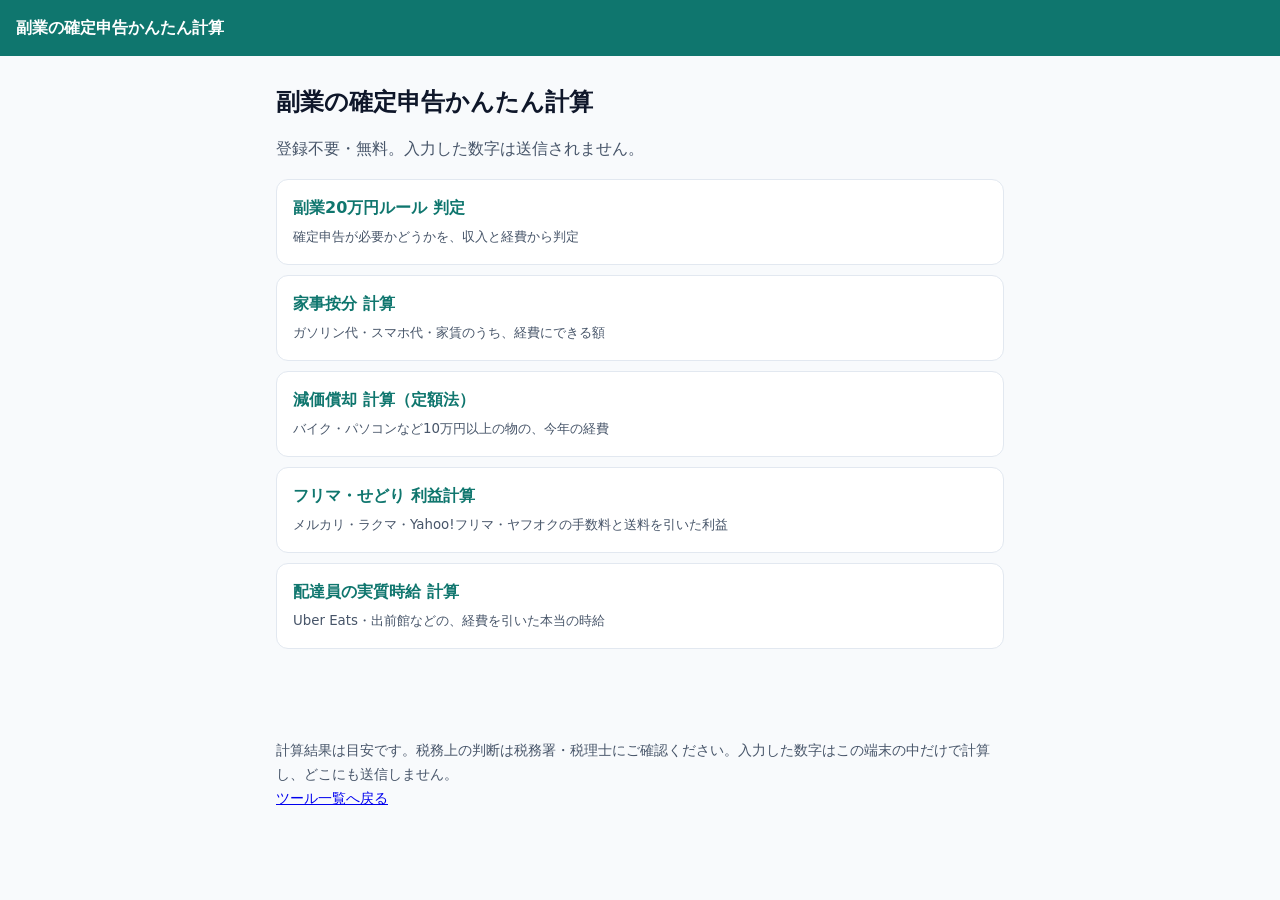
==== index.html @ fffeb98a "無料計算ツールサイトを公開 Co-Authored-By: Claude Opus 5.5 (1M context) <noreply@anthropic.com> Claude-Session: h" ====
<!doctype html><html lang="ja"><head><meta charset="utf-8"><meta name="viewport" content="width=device-width,initial-scale=1">
<title>ツール一覧｜副業の確定申告かんたん計算</title><meta name="description" content="副業・配達員・せどりの確定申告に使える無料の計算ツール集。20万円ルールの判定、按分、減価償却、フリマの利益計算、配達員の実質時給。">
<link rel="canonical" href="https://kakutei-sheet.github.io/"><link rel="stylesheet" href="style.css"></head><body>
<header><a href="index.html">副業の確定申告かんたん計算</a></header>
<main>

<h1>副業の確定申告かんたん計算</h1>
<p class="sub">登録不要・無料。入力した数字は送信されません。</p>
<div class="tools">
<a href="fukugyo-20man.html"><b>副業20万円ルール 判定</b><br><small>確定申告が必要かどうかを、収入と経費から判定</small></a>
<a href="anbun.html"><b>家事按分 計算</b><br><small>ガソリン代・スマホ代・家賃のうち、経費にできる額</small></a>
<a href="genka-shokyaku.html"><b>減価償却 計算（定額法）</b><br><small>バイク・パソコンなど10万円以上の物の、今年の経費</small></a>
<a href="furima-rieki.html"><b>フリマ・せどり 利益計算</b><br><small>メルカリ・ラクマ・Yahoo!フリマ・ヤフオクの手数料と送料を引いた利益</small></a>
<a href="haitatsu-jikyu.html"><b>配達員の実質時給 計算</b><br><small>Uber Eats・出前館などの、経費を引いた本当の時給</small></a>
</div>
</main>
<footer>計算結果は目安です。税務上の判断は税務署・税理士にご確認ください。入力した数字はこの端末の中だけで計算し、どこにも送信しません。<br><a href="index.html">ツール一覧へ戻る</a></footer>
<script src="common.js"></script>
</body></html>
---- style.css ----
:root{--teal:#0F766E;--ink:#0F172A;--sub:#475569;--line:#E2E8F0;--bg:#F8FAFC;--card:#fff;--key:#FEF3C7;--ok:#ECFDF5;--warn:#FEF2F2}
@media (prefers-color-scheme:dark){:root{--ink:#E2E8F0;--sub:#94A3B8;--line:#334155;--bg:#0B1220;--card:#111A2E;--key:#3B2F0B;--ok:#062E26;--warn:#3A1010}}
*{box-sizing:border-box}
body{margin:0;font-family:system-ui,-apple-system,"Hiragino Sans","Noto Sans JP",sans-serif;background:var(--bg);color:var(--ink);line-height:1.75}
header{background:var(--teal);color:#fff;padding:14px 16px}
header a{color:#fff;text-decoration:none;font-weight:700}
main{max-width:760px;margin:0 auto;padding:20px 16px 60px}
h1{font-size:1.5rem;line-height:1.4;margin:.4em 0}
h2{font-size:1.15rem;margin-top:2em;border-left:5px solid var(--teal);padding-left:10px}
.card{background:var(--card);border:1px solid var(--line);border-radius:14px;padding:18px;margin:16px 0}
label{display:block;font-weight:700;margin-top:12px}
small,.sub{color:var(--sub)}
input,select{width:100%;font-size:1.05rem;padding:10px 12px;border:1px solid var(--line);border-radius:10px;background:var(--bg);color:var(--ink);margin-top:4px}
.row{display:grid;grid-template-columns:1fr 1fr;gap:12px}
@media (max-width:520px){.row{grid-template-columns:1fr}}
.result{background:var(--key);border-radius:12px;padding:14px 16px;margin-top:16px}
.result b{font-size:1.4rem}
.judge{border-radius:12px;padding:14px 16px;margin-top:12px;font-weight:700}
.judge.ok{background:var(--ok)}.judge.ng{background:var(--warn)}
table{width:100%;border-collapse:collapse;font-size:.92rem}td{white-space:nowrap}td,th{padding:8px;border-bottom:1px solid var(--line);text-align:right}td:first-child,th:first-child{text-align:left}table.wrap td{white-space:normal;text-align:left}table.tight td:first-child{white-space:normal}table.tight td,table.tight th{padding:8px 4px}
.cta{display:block;background:var(--teal);color:#fff;text-align:center;font-weight:700;padding:14px;border-radius:12px;text-decoration:none;margin-top:12px}
.tools a{display:block;padding:14px 16px;border:1px solid var(--line);border-radius:12px;margin:10px 0;background:var(--card);color:var(--ink);text-decoration:none}
.tools a b{color:var(--teal)}
footer{max-width:760px;margin:0 auto;padding:20px 16px;color:var(--sub);font-size:.85rem}
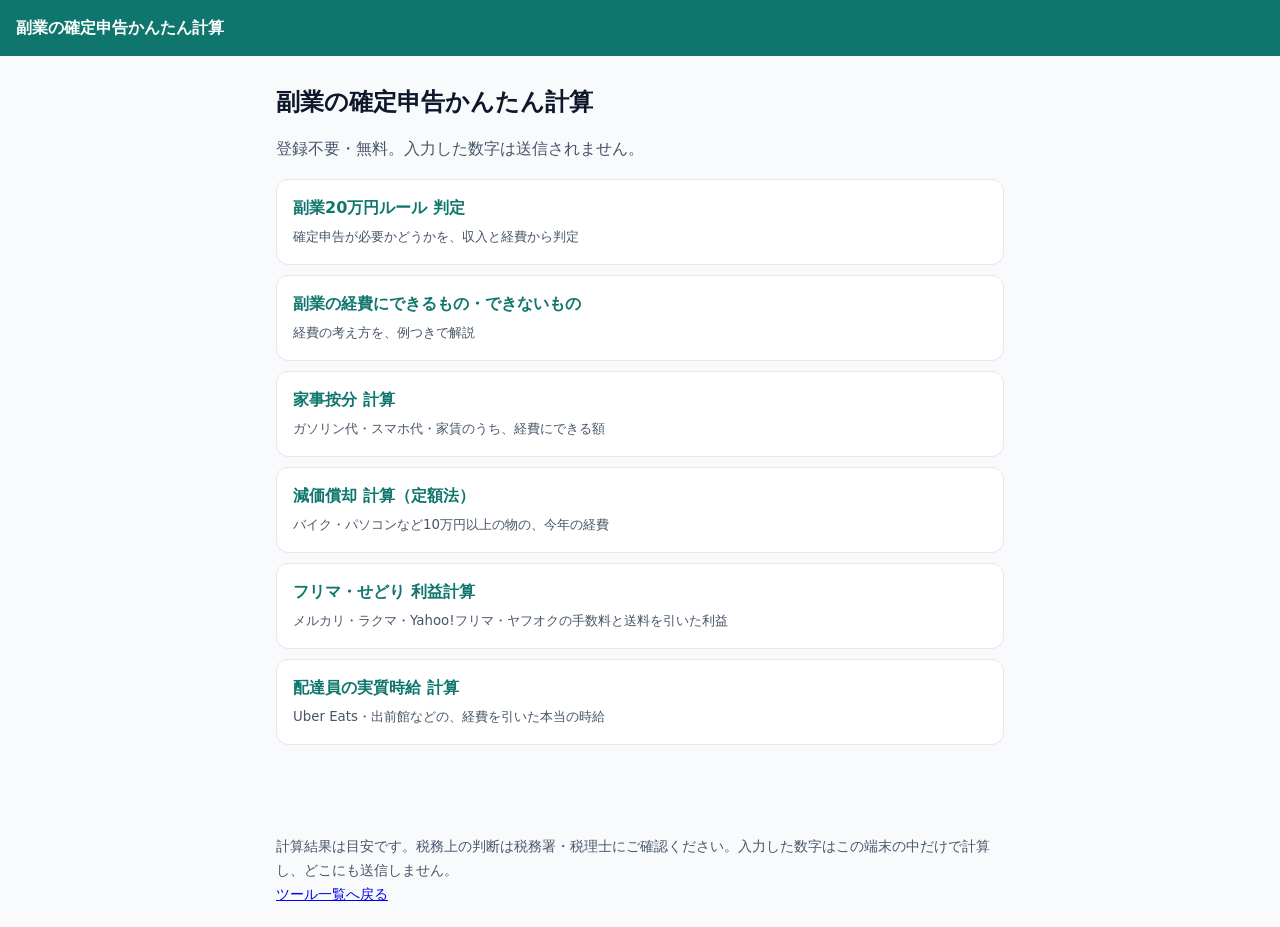
==== commit 06517b47: "解説ページ「副業の経費にできるもの・できないもの」を追加 Co-Authored-By: Claude Sonnet 5.5 <noreply@anthropic.com> Claude-Sessio" ====
--- a/index.html
+++ b/index.html
@@ -8,6 +8,7 @@
 <p class="sub">登録不要・無料。入力した数字は送信されません。</p>
 <div class="tools">
 <a href="fukugyo-20man.html"><b>副業20万円ルール 判定</b><br><small>確定申告が必要かどうかを、収入と経費から判定</small></a>
+<a href="keihi-hani.html"><b>副業の経費にできるもの・できないもの</b><br><small>経費の考え方を、例つきで解説</small></a>
 <a href="anbun.html"><b>家事按分 計算</b><br><small>ガソリン代・スマホ代・家賃のうち、経費にできる額</small></a>
 <a href="genka-shokyaku.html"><b>減価償却 計算（定額法）</b><br><small>バイク・パソコンなど10万円以上の物の、今年の経費</small></a>
 <a href="furima-rieki.html"><b>フリマ・せどり 利益計算</b><br><small>メルカリ・ラクマ・Yahoo!フリマ・ヤフオクの手数料と送料を引いた利益</small></a>
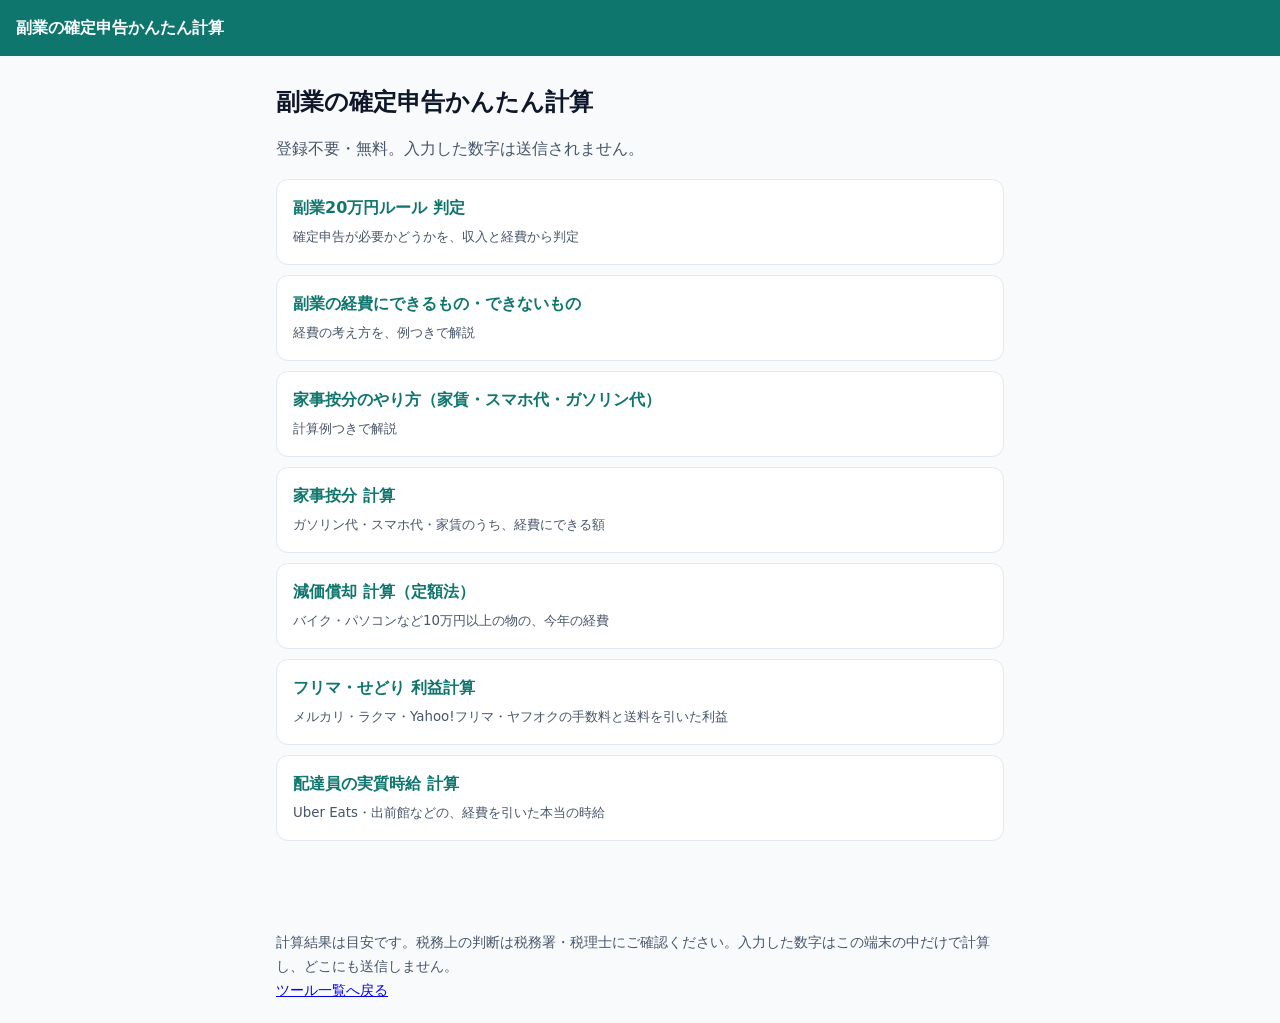
==== commit c90fbbb6: "家事按分のやり方ページを追加 Co-Authored-By: Claude Sonnet 5.5 <noreply@anthropic.com> Claude-Session: https://cla" ====
--- a/index.html
+++ b/index.html
@@ -9,6 +9,7 @@
 <div class="tools">
 <a href="fukugyo-20man.html"><b>副業20万円ルール 判定</b><br><small>確定申告が必要かどうかを、収入と経費から判定</small></a>
 <a href="keihi-hani.html"><b>副業の経費にできるもの・できないもの</b><br><small>経費の考え方を、例つきで解説</small></a>
+<a href="anbun-yarikata.html"><b>家事按分のやり方（家賃・スマホ代・ガソリン代）</b><br><small>計算例つきで解説</small></a>
 <a href="anbun.html"><b>家事按分 計算</b><br><small>ガソリン代・スマホ代・家賃のうち、経費にできる額</small></a>
 <a href="genka-shokyaku.html"><b>減価償却 計算（定額法）</b><br><small>バイク・パソコンなど10万円以上の物の、今年の経費</small></a>
 <a href="furima-rieki.html"><b>フリマ・せどり 利益計算</b><br><small>メルカリ・ラクマ・Yahoo!フリマ・ヤフオクの手数料と送料を引いた利益</small></a>
